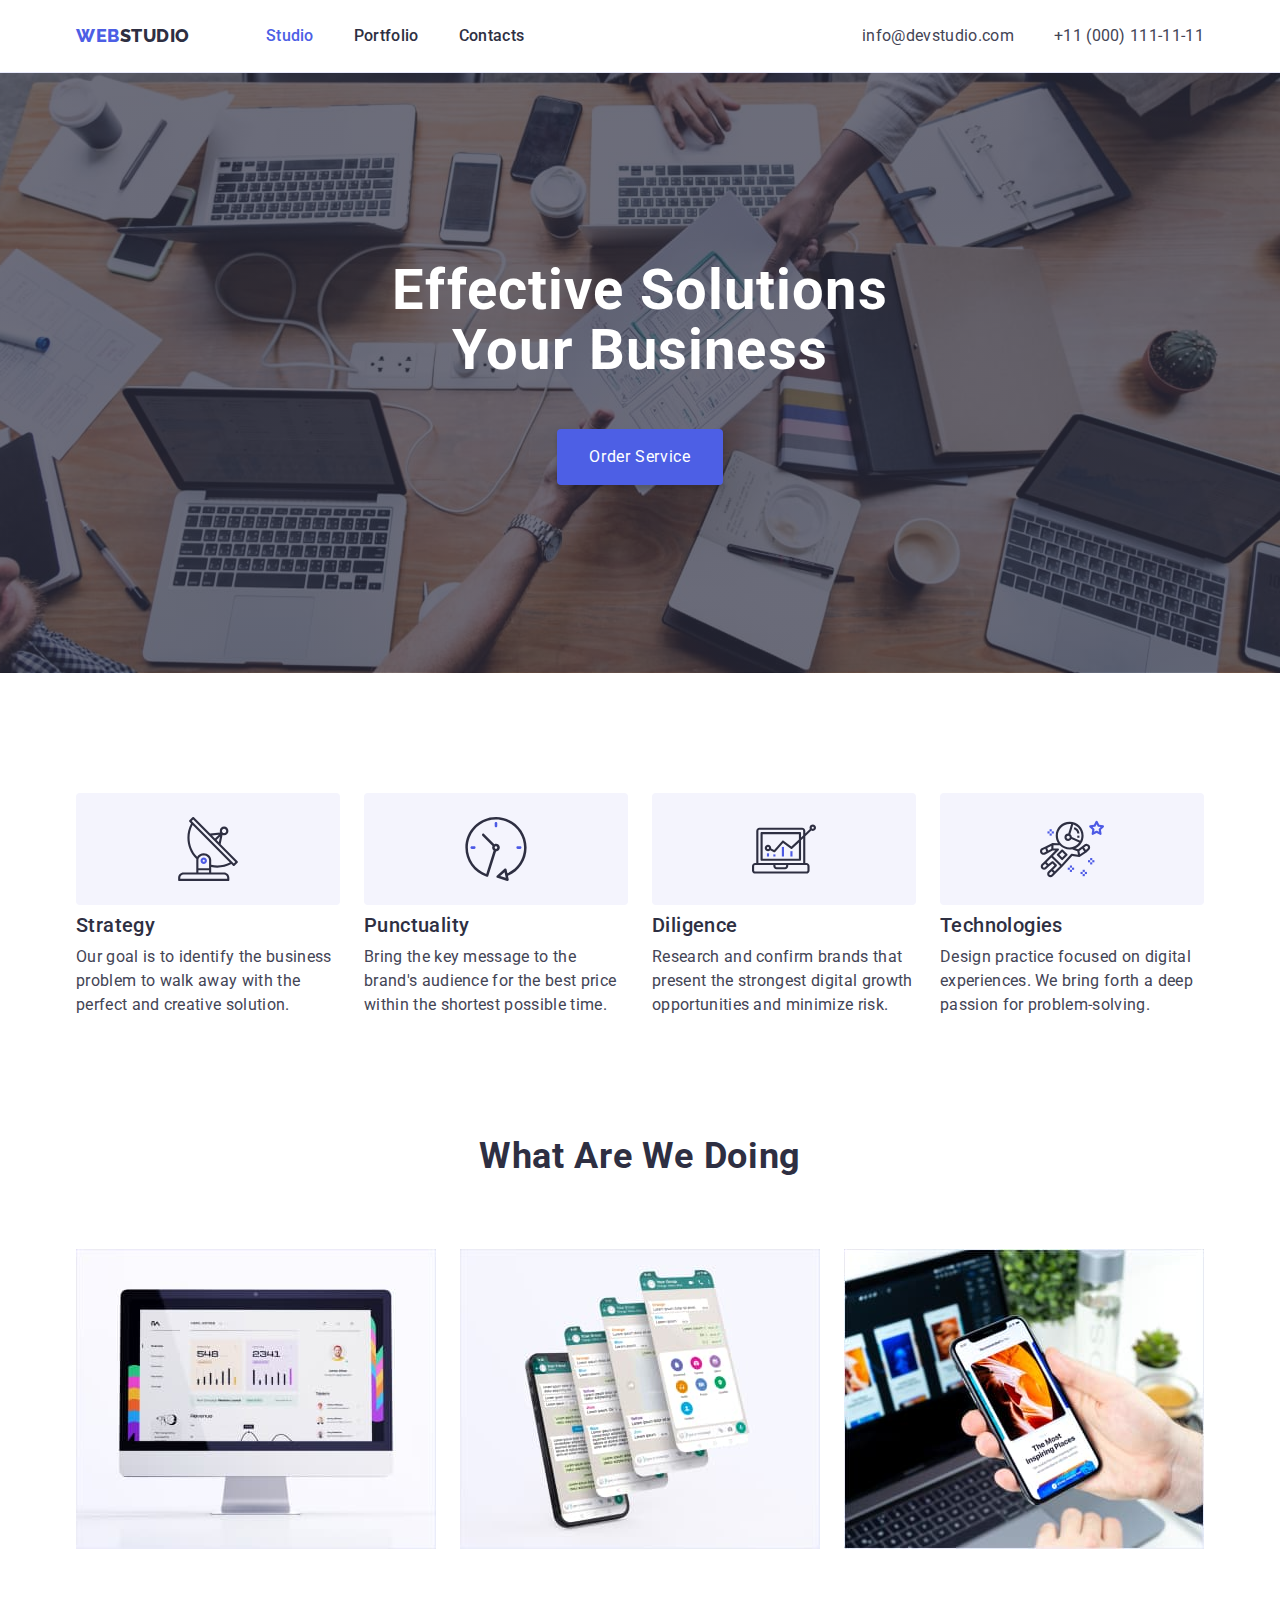
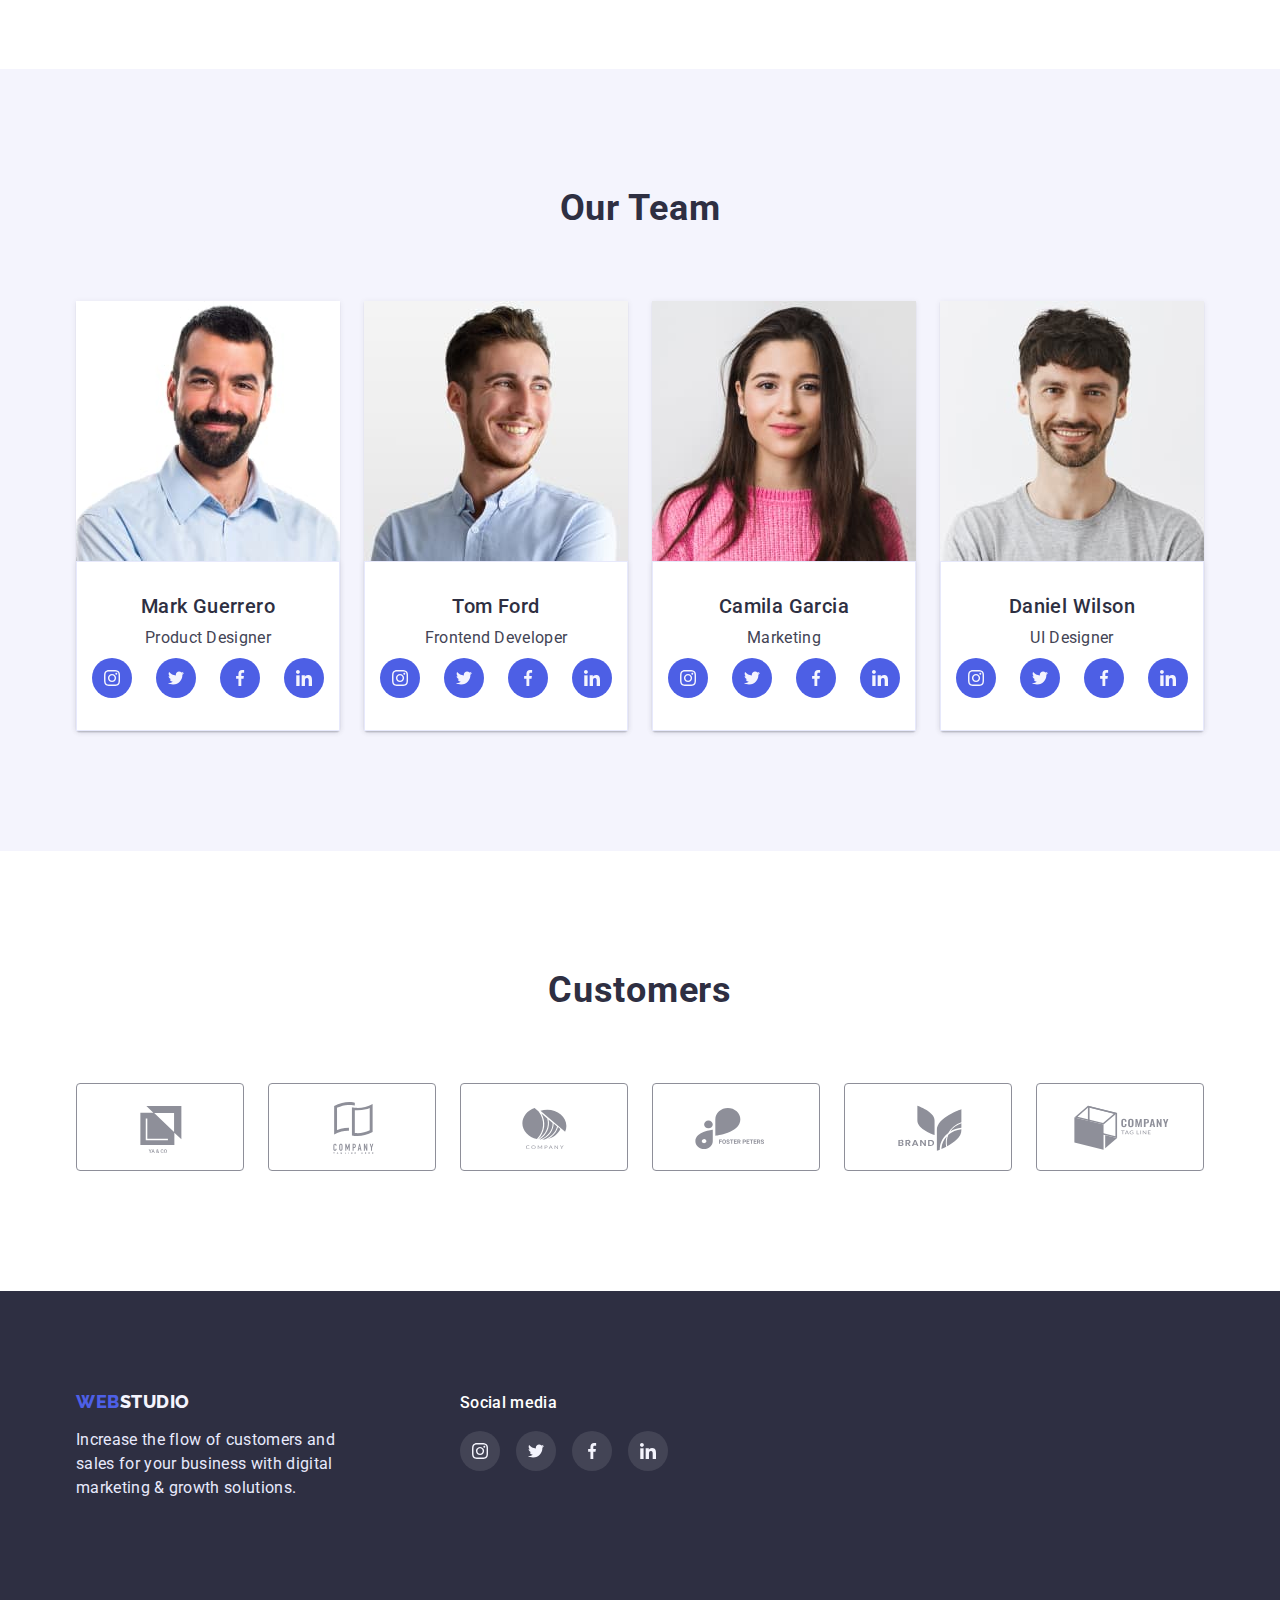
==== index.html @ 373d0d67 "new" ====
<!DOCTYPE html>
<html lang="en">
<head>
    <meta charset="UTF-8">
    <meta http-equiv="X-UA-Compatible" content="IE=edge">
    <meta name="viewport" content="width=device-width, initial-scale=1.0">
    <title>Document</title>
    <link rel="preconnect" href="https://fonts.googleapis.com"><link rel="preconnect" href="https://fonts.gstatic.com" crossorigin><link href="https://fonts.googleapis.com/css2?family=Raleway:wght@800&family=Roboto:wght@400;500;700;900&display=swap" rel="stylesheet">
    <link rel="stylesheet" href="https://cdn.jsdelivr.net/npm/modern-normalize@1.1.0/modern-normalize.min.css">
    <link rel="stylesheet" href="css/style.css">
</head>
<body>
    <!--HEADER-->
    <header class="page-header">
        <div class="container page-header-container">
            <nav class="page-nav">
                <a class="logo logo-header link" href="#">
                    <p class="logo-text-part-one">Web<span class="logo-text-part-two-theme-light">Studio</span></p>
                </a>
                <ul class="menu list">
                    <li class="menu-item">
                        <a class="memu-link-active menu-link link" href="">Studio</a></li>
                    <li class="menu-item">
                        <a class="menu-link link" href="portfolio.html">Portfolio</a></li>
                    <li class="menu-item">
                        <a class="menu-link link" href="">Contacts</a></li>
                </ul>
            </nav>
            <ul class="contact list">
                <li class="contact-item">
                    <a class="contact-link link" href="mailto:info@devstudio.com">info@devstudio.com</a></li>
                <li class="contact-item">
                    <a class="contact-link link" href="tel:+110001111111">+11 (000) 111-11-11</a></li>
            </ul> 
        </div>    
    </header>
    <main>
        <!--HERO-->
        <section class="hero">
            <div class="container">
                <div class="hero-content-wrapper">
                    <h1 class="title text-center">Effective Solutions Your Business</h1>
                    <button class="btn modal-btn" type="button">Order Service</button>
                </div>               
            </div>           
        </section>
        <!--ADVANTADES-->
        <section class="advantades section">
            <div class="container">
                <h2 hidden class="heading">Advantades</h2>
                <ul class="employees list">
                    <li class="employees-card-advantades">
                        <div class="thumb">
                            <svg class="advantades-list-icon" width="64" height="64">
                                <use href="./images/icons.svg#icon-antenna"></use>
                            </svg>
                        </div>

                        <h3 class="subtitle">Strategy</h3>
                        <p class="text-body">Our goal is to identify the business problem to walk away with the perfect and creative solution. </p>
                    </li>
                    <li class="employees-card-advantades">
                        <div class="thumb">
                            <svg class="advantades-list-icon" width="64" height="64">
                                <use href="./images/icons.svg#icon-clock"></use>
                            </svg>
                        </div>

                        <h3 class="subtitle">Punctuality</h3>
                        <p class="text-body">Bring the key message to the brand's audience for the best price within the shortest possible time.</p>
                    </li>
                    <li class="employees-card-advantades">
                        <div class="thumb">
                            <svg class="advantades-list-icon" width="64" height="64">
                                <use href="./images/icons.svg#icon-diagram"></use>
                            </svg>
                        </div>
                        <h3 class="subtitle">Diligence</h3>
                        <p class="text-body">Research and confirm brands that present the strongest digital growth opportunities and minimize risk.</p>
                    </li>
                    <li class="employees-card-advantades">
                        <div class="thumb">
                            <svg class="advantades-list-icon" width="64" height="64">
                                <use href="./images/icons.svg#icon-astronaut"></use>
                            </svg>
                        </div>
                        <h3 class="subtitle">Technologies</h3>
                        <p class="text-body">Design practice focused on digital experiences. We bring forth a deep passion for problem-solving.</p>
                    </li>
                </ul>
            </div>
        </section>
        <!--WHAT ARE WE DOING-->
        <section class="services">
            <div class="container">
                <h2 class="heading text-center">What are we doing</h2>
                <ul class="employees list">
                    <li class="employees-card">
                        <img
                            src="./images/what_are_we_doing/web_site.jpg" 
                            alt="Web Site"
                            width="360"
                            height="300"
                        >
                    </li>
                    <li class="employees-card">
                        <img
                            src="./images/what_are_we_doing/app.jpg" 
                            alt="App"
                            width="360"
                            height="300"
                        >
                    </li>
                    <li class="employees-card">
                        <img
                            src="./images/what_are_we_doing/design.jpg" 
                            alt="Design"
                            width="360"
                            height="300"
                        >
                    </li>
                </ul>
            </div>           
        </section>
        <!--OUR TEAM-->
        <section class="team section">
            <div class="container">
                <h2 class="heading text-center">Our Team</h2>
                <ul class="employees list">
                    <li class="employees-card-four">
                        <img
                            src="./images/our_team/product_designer.jpg" 
                            alt="product designer photo"
                            width="264"
                            height="260"
                        >
                        <div class="employees-card-content-wraper employees-card-content-wraper-team">
                            <h3 class="text-center subtitle">Mark Guerrero</h3>
                            <p class="employees-position text-body text-center">Product Designer</p>
                            <ul class="social-list list">
                                <li class="social-list-item">
                                    <a href="" class="social-list-link">
                                        <svg class="social-list-icon" width="16" height="16">
                                            <use href="./images/icons.svg#icon-instagram"></use>
                                        </svg>
                                    </a>
                                </li>
                                <li class="social-list-item">
                                    <a href="" class="social-list-link">
                                        <svg class="social-list-icon" width="16" height="16">
                                            <use href="./images/icons.svg#icon-twitter"></use>
                                        </svg>
                                    </a>
                                </li>
                                <li class="social-list-item">
                                    <a href="" class="social-list-link">
                                        <svg class="social-list-icon" width="16" height="16">
                                            <use href="./images/icons.svg#icon-facebook"></use>
                                        </svg>
                                    </a>
                                </li>
                                <li class="social-list-item">
                                    <a href="" class="social-list-link">
                                        <svg class="social-list-icon" width="16" height="16">
                                            <use href="./images/icons.svg#icon-linkedin"></use>
                                        </svg>
                                    </a>
                                </li>
                            </ul>
                        </div>                       
                    </li>
                    <li class="employees-card-four">
                        <img
                            src="./images/our_team/frontend_developer.jpg" 
                            alt="frontend developer photo"
                            width="264"
                            height="260"
                        >
                        <div class="employees-card-content-wraper employees-card-content-wraper-team">
                            <h3 class="text-center subtitle">Tom Ford</h3>
                            <p class="employees-position text-body text-center">Frontend Developer</p>
                            <ul class="social-list list">
                                <li class="social-list-item">
                                    <a href="" class="social-list-link">
                                        <svg class="social-list-icon" width="16" height="16">
                                            <use href="./images/icons.svg#icon-instagram"></use>
                                        </svg>
                                    </a>
                                </li>
                                <li class="social-list-item">
                                    <a href="" class="social-list-link">
                                        <svg class="social-list-icon" width="16" height="16">
                                            <use href="./images/icons.svg#icon-twitter"></use>
                                        </svg>
                                    </a>
                                </li>
                                <li class="social-list-item">
                                    <a href="" class="social-list-link">
                                        <svg class="social-list-icon" width="16" height="16">
                                            <use href="./images/icons.svg#icon-facebook"></use>
                                        </svg>
                                    </a>
                                </li>
                                <li class="social-list-item">
                                    <a href="" class="social-list-link">
                                        <svg class="social-list-icon" width="16" height="16">
                                            <use href="./images/icons.svg#icon-linkedin"></use>
                                        </svg>
                                    </a>
                                </li>
                            </ul>      
                        </div>                       
                    </li>
                    <li class="employees-card-four">
                        <img
                            src="./images/our_team/marketing.jpg" 
                            alt="marketing photo"
                            width="264"
                            height="260"
                        >
                        <div class="employees-card-content-wraper employees-card-content-wraper-team">
                            <h3 class="text-center subtitle">Camila Garcia</h3>
                            <p class="employees-position text-body text-center">Marketing</p>
                            <ul class="social-list list">
                                <li class="social-list-item">
                                    <a href="" class="social-list-link">
                                        <svg class="social-list-icon" width="16" height="16">
                                            <use href="./images/icons.svg#icon-instagram"></use>
                                        </svg>
                                    </a>
                                </li>
                                <li class="social-list-item">
                                    <a href="" class="social-list-link">
                                        <svg class="social-list-icon" width="16" height="16">
                                            <use href="./images/icons.svg#icon-twitter"></use>
                                        </svg>
                                    </a>
                                </li>
                                <li class="social-list-item">
                                    <a href="" class="social-list-link">
                                        <svg class="social-list-icon" width="16" height="16">
                                            <use href="./images/icons.svg#icon-facebook"></use>
                                        </svg>
                                    </a>
                                </li>
                                <li class="social-list-item">
                                    <a href="" class="social-list-link">
                                        <svg class="social-list-icon" width="16" height="16">
                                            <use href="./images/icons.svg#icon-linkedin"></use>
                                        </svg>
                                    </a>
                                </li>
                            </ul>        
                        </div>                      
                    </li>
                    <li class="employees-card-four">
                        <img
                            src="./images/our_team/ui_designer.jpg" 
                            alt="ui designer photo"
                            width="264"
                            height="260"
                        >
                        <div class="employees-card-content-wraper employees-card-content-wraper-team">
                            <h3 class="text-center subtitle">Daniel Wilson</h3>
                            <p class="employees-position text-body text-center">UI Designer</p>
                            <ul class="social-list list">
                                <li class="social-list-item">
                                    <a href="" class="social-list-link">
                                        <svg class="social-list-icon" width="16" height="16">
                                            <use href="./images/icons.svg#icon-instagram"></use>
                                        </svg>
                                    </a>
                                </li>
                                <li class="social-list-item">
                                    <a href="" class="social-list-link">
                                        <svg class="social-list-icon" width="16" height="16">
                                            <use href="./images/icons.svg#icon-twitter"></use>
                                        </svg>
                                    </a>
                                </li>
                                <li class="social-list-item">
                                    <a href="" class="social-list-link">
                                        <svg class="social-list-icon" width="16" height="16">
                                            <use href="./images/icons.svg#icon-facebook"></use>
                                        </svg>
                                    </a>
                                </li>
                                <li class="social-list-item">
                                    <a href="" class="social-list-link">
                                        <svg class="social-list-icon" width="16" height="16">
                                            <use href="./images/icons.svg#icon-linkedin"></use>
                                        </svg>
                                    </a>
                                </li>
                            </ul>        
                        </div>                        
                    </li>
                </ul>
            </div>
        </section>
        <!--CUSTOMERS-->
        <section class="customers section">
            <h2 class="heading text-center">Customers</h2>
            <ul class="customers-list list">
                <li class="customers-list-item">
                    <a href="#" class="customers-list-link">
                        <svg class="customers-list-icon" width="104" height="56">
                            <use href="./images/icons.svg#icon-logo-ya-co"></use>
                        </svg>
                    </a>
                </li>
                <li class="customers-list-item">
                    <a href="" class="customers-list-link">
                        <svg class="customers-list-icon" width="104" height="56">
                            <use href="./images/icons.svg#icon-logo-tagline-here"></use>
                        </svg>
                    </a>
                </li>
                <li class="customers-list-item">
                    <a href="" class="customers-list-link">
                        <svg class="customers-list-icon" width="104" height="56">
                            <use href="./images/icons.svg#icon-logo-company" class="icon"></use>
                        </svg>
                    </a>
                </li>
                <li class="customers-list-item">
                    <a href="" class="customers-list-link">
                        <svg class="customers-list-icon" width="104" height="56">
                            <use href="./images/icons.svg#icon-logo-foster-peters"></use>
                        </svg>
                    </a>
                </li>
                <li class="customers-list-item">
                    <a href="" class="customers-list-link">
                        <svg class="customers-list-icon" width="104" height="56">
                            <use href="./images/icons.svg#icon-logo-brand"></use>
                        </svg>
                    </a>
                </li>
                <li class="customers-list-item">
                    <a href="" class="customers-list-link">
                        <svg class="customers-list-icon" width="104" height="56">
                            <use href="./images/icons.svg#icon-logo-tag-line"></use>
                        </svg>
                    </a>
                </li>
            </ul>
        </section>         
    </main>
    <!--FOOTER-->
    <footer class="footer">
        <div class="container footer-wrap">
            <div class="footer-part-one">
                <a class="logo link" href="./index.html">
                    <p class="logo-text-part-one">Web<span class="logo-text-part-two-theme-dark">Studio</span></p>
                </a>
                <p class="text-footer text-theme-dark text-body">Increase the flow of customers and sales for your business with digital marketing & growth solutions.</p>
            </div>
            <div class="footer-part-two">
                <h4 class="subtitle-footer">Social media</h4>
                <ul class="social-list list">
                    <li class="social-list-item">
                        <a href="" class="social-list-link-dark">
                            <svg class="social-list-icon" width="16" height="16">
                                <use href="./images/icons.svg#icon-instagram"></use>
                            </svg>
                        </a>
                    </li>
                    <li class="social-list-item">
                        <a href="" class="social-list-link-dark">
                            <svg class="social-list-icon" width="16" height="16">
                                <use href="./images/icons.svg#icon-twitter"></use>
                            </svg>
                        </a>
                    </li>
                    <li class="social-list-item">
                        <a href="" class="social-list-link-dark">
                            <svg class="social-list-icon" width="16" height="16">
                                <use href="./images/icons.svg#icon-facebook"></use>
                            </svg>
                        </a>
                    </li>
                    <li class="social-list-item">
                        <a href="" class="social-list-link-dark">
                            <svg class="social-list-icon" width="16" height="16">
                                <use href="./images/icons.svg#icon-linkedin"></use>
                            </svg>
                        </a>
                    </li>
                </ul>
            </div>
        </div>  
    </footer>
</body>
</html>
---- css/style.css ----
:root{ 
    --accent-color: #4d5fe5; 
    --accent-color-hover: #404BBF;
    --primary-text-color-theme-light: #2e2f42;
    --primary-text-color-theme-dark:#ffff;
    --secondary-text-color-theme-light: #434455;
    --secondary-text-color-theme-dark: #e7e9fc;    
    --background-color-body-theme-light: #ffff;
    --background-color-body-theme-dark:#2E2F42;
    --additiomal-color: #F4F4FD;
}
body{
    font-family: 'Roboto', sans-serif;
    color: var(--primary-text-color-theme-light);
    background-color: var(--background-color-body-theme-light);
}
h1,
h2,
h3,
h4,
p{
    margin-top: 0;
    margin-bottom: 0;
}
ol,
ul{
    margin-top: 0;
    margin-bottom: 0;
    padding-left: 0;
}
img{
    display: block;
}
button{
    cursor: pointer;
}
.list {
    list-style: none;
}
.link{
    text-decoration: none;
    color: none;
}
.container{
    width: 1158px;
    margin-left: auto;
    margin-right: auto;
    padding-left: 15px;
    padding-right: 15px;
}
.section{
    padding-top: 120px;
    padding-bottom: 120px;
}
/*==========COMPONENTS==========*/
.title{
    width: 496px;
    font-size: 56px;  
    line-height: 1.07;
    letter-spacing: 0.02em;
    color: var(--primary-text-color-theme-dark);
    margin-right: auto;
    margin-left: auto;
    margin-bottom: 48px;    
}
.heading{
    font-size: 36px;
    line-height: 1.11;
    letter-spacing: 0.02em;
    text-transform: capitalize;
    margin-bottom: 72px;    
}
.subtitle{
    font-weight: 500;
    font-size: 20px;
    line-height: 1.2;
    letter-spacing: 0.02em;
    margin-bottom: 8px;        
}
.subtitle-link{
    color: var(--primary-text-color-theme-light);
}
.subtitle-footer{
    font-weight: 500;
    font-size: 16px;
    line-height: 24px;
    letter-spacing: 0.02em;
    color: var(--primary-text-color-theme-dark);
    margin-bottom: 16px; 
}
.text-body{
    font-size: 16px;
    line-height: 1.5;
    letter-spacing: 0.02em;
    color: var(--secondary-text-color-theme-light); 
}
.text-center{
    text-align: center;
}
/*logo*/
.logo-text-part-one{
    font-family: 'Raleway';
    font-weight: 800;
    font-size: 18px;
    line-height: 1.17;
    letter-spacing: 0.03em;
    text-transform: uppercase;
    color: var(--accent-color);
}
.logo-text-part-two-theme-light{
    color: var(--primary-text-color-theme-light);
}
.logo-text-part-two-theme-dark{
    color: var(--additiomal-color)
}
/*/logo*/

/*==========EMPLOYEES==========*/
.employees{
    display: flex;
    flex-wrap: wrap;  
    justify-content: center;
}
.employees-card-content-wraper{
    padding-top: 32px;
    padding-bottom: 32px;
    padding-left: 15px;
    padding-right: 15px;
    border: 1px solid #E7E9FC;;
    box-shadow: 0px 1px 6px rgba(46, 47, 66, 0.08); 
}
.employees-card-advantades:not(:nth-child(4n)){
    margin-right: 24px;    
}
.employees-card-advantades{
    width: 264px;    
    /*flex-basis: calc((100%-48px)/4);*/
}
.employees-card:not(:nth-child(3n)){
    margin-right: 24px;
}
.employees-card:not(:nth-last-child(-n+3)){
    margin-bottom: 48px;
}
.employees-card-filtres:not(:nth-child(5n)){
    margin-right: 24px;
}
.employees-card-four:not(:nth-child(4n)){
    margin-right: 24px;
}
.employees-card-four{
   /* flex-basis: calc((100%-40px)/4);*/
    background: var(--background-color-body-theme-light);
    box-shadow: 0px 1px 6px rgba(46, 47, 66, 0.08), 0px 1px 1px rgba(46, 47, 66, 0.16), 0px 2px 1px rgba(46, 47, 66, 0.08);
    border-radius: 0px 0px 4px 4px;
}
/*==========EMPLOYEES==========*/
/*==========HEADER==========*/
.page-header{   
    padding-top: 24px;
    padding-bottom: 24px;
    border-bottom: 1px solid var(--secondary-text-color-theme-dark);
}
.page-header-container{
    display: flex;
    align-items: center;
}
.page-nav{
    display: flex;
    align-items: center;
}
.logo-header{
    margin-right: 76px;
}
.menu{
    display: flex;
}
.menu-item:not(:last-child){
    margin-right: 40px;
}
.menu-link{
    font-weight: 500;
    font-size: 16px;
    line-height: 1.5;
    letter-spacing: 0.02em;
    color: var(--primary-text-color-theme-light);   
}
.memu-link-active{
    color: var(--accent-color);
}
.menu-link:hover,
.menu-link:focus{
    color: var(--accent-color-hover);
}
.contact{
    display: flex;
    margin-left: auto;
}
.contact-item:not(:last-child){
    margin-right: 40px;
}
.contact-link{
    font-weight: 400;
    font-size: 16px;
    line-height: 0.5;
    letter-spacing: 0.02em;
    color: var(--secondary-text-color-theme-light);
    cursor: default;
}
.contact-link:hover,
.contact-link:focus{
    color: var(--accent-color-hover);
}
/*==========/HEADER==========*/
/*==========HERO==========*/
.hero{
    max-width: 1440px;
    margin-left: auto;
    margin-right: auto;
    background: #2E2F42;
    padding-top: 188px;
    padding-bottom: 188px;
    background-image:linear-gradient(rgba(46, 47, 66, 0.7),rgba(46, 47, 66, 0.7)),  url("../images/hero/people-office.jpg");
    background-repeat: no-repeat;
    background-position: center;
    background-size: cover;
}
.modal-btn{
    padding-top: 16px;
    padding-bottom: 16px;
    padding-left: 32px;
    padding-right: 32px;
    line-height: 1.5;
    letter-spacing: 0.04em;
    color: var(--primary-text-color-theme-dark);
    background: var(--accent-color);
    box-shadow: 0px 4px 4px rgba(0, 0, 0, 0.15);
    border-radius: 4px;
    margin:0 auto;
    display: block; 
    border: none;  
}
.modal-btn:hover,
.modal-btn:focus{
    background: var(--accent-color-hover);  
}
/*==========/HERO SECTION==========*/
/*==========ADVANTADES==========*/
.thumb{
    width: 264px;
    height: 112px;
    display: flex;
    align-items: center;
    justify-content: center; 
    background: var(--additiomal-color);
    border-radius: 4px;
    margin-bottom: 8px;
}
/*==========/ADVANTADES==========*/
/*==========SERVICES==========*/
.services{
    padding-bottom: 120px;
}
/*==========/SERVISES========*/
/*==========TEAM==========*/
.team{
    background: var(--additiomal-color);
}
.employees-position{   
    margin-bottom: 8px;
}
.social-list{
    display: flex;
    justify-content: space-between;   
}
.social-list-link{
    display: flex;
    justify-content: center;
    align-items: center;
    width: 40px;
    height: 40px;
    border-radius: 50%;
    background-color: var(--accent-color);
}
.social-list-link:hover,
.social-list-link:focus{
    background-color: var(--accent-color-hover);
}
.social-list-icon{
    fill: var(--additiomal-color);
}
/*==========/TEAМ=====*/
/*==========CUSTOMERS==========*/
.customers-list{
    display: flex;
    justify-content: center;
    gap: 24px;
}
.customers-list-link{
    display: flex;
    justify-content: center;
    align-items: center;
    width: 168px;
    height: 88px;
    fill: #8E8F99;    
    border: 1px solid #8E8F99;
    border-radius: 4px;
}
.customers-list-link:hover,
.customers-list-link:focus{
    border: 1px solid var(--accent-color-hover);
    fill: #404BBF;
}
/*==========/CUSTOMERS==========*/
/*==========FOOTER=======*/
.footer{
    color: var(--secondary-text-color-theme-dark);
    padding-top: 100px ;
    padding-bottom: 100px;
    background-color: var(--background-color-body-theme-dark);
}
.footer-wrap{
    display: flex;
}
.footer-part-one{
    width: 264px;
    margin-right: 120px; 
}
.text-footer{
    margin-top: 16px; 
}
.footer-part-two{
    width: 208px; 
}
.text-theme-dark{
    color: var(--secondary-text-color-theme-dark);
}
.social-list-link-dark{
    display: flex;
    justify-content: center;
    align-items: center;
    width: 40px;
    height: 40px;
    border-radius: 50%;
    background: rgba(255, 255, 255, 0.1);
}
.social-list-link-dark:hover,
.social-list-link-dark:focus{
    background: #31D0AA;
}
/*==========/FOOTER==========*/
/*==========PORTFOLIO=======*/
.portfolio{
    padding-top: 96px;
    padding-bottom: 120px;
}
.portfolio-card-link{
    display: block;
    width: 100%;
    height: 100%;
    background: var(--background-color-body-theme-light);  
}
.portfolio-card-link:hover,
.portfolio-card-link:focus{   
    /*border: 0.5px solid #F4F4FD;*/
    box-shadow: 0px 1px 6px rgba(46, 47, 66, 0.08), 0px 1px 1px rgba(46, 47, 66, 0.16), 0px 2px 1px rgba(46, 47, 66, 0.08);
}
/*==========/PORTFOLIO=======*/
/*==========PORTFOLIO FILTRES=======*/
.filtres{   
    margin-bottom: 72px; 
}
.filtres-btn{
    color: var(--accent-color);
    font-size: 500;
    font-size: 16px;
    line-height: 1.5x;
    background: var(--additiomal-color);
    border: 1px solid var(--secondary-text-color-theme-dark);
    border-radius: 4px;
    padding: 12px 24px;
}
.filtres-btn:hover,
.filtres-btn:focus{
    color: var(--primary-text-color-theme-dark);
    background: var(--accent-color-hover);
    box-shadow: 0px 3px 1px rgba(0, 0, 0, 0.1), 0px 2px 1px rgba(0, 0, 0, 0.08), 0px 2px 2px rgba(0, 0, 0, 0.12);
    border-radius: 4px;
}
/*==========/PORTFOLIO FILTRES========*/
/*==========PORTFOLIO CARDS==========*/

/*.wrap-card-portfolio{
    padding-bottom: 120px;
}*/
/*==========/PORTFOLIO CARDS==========*/
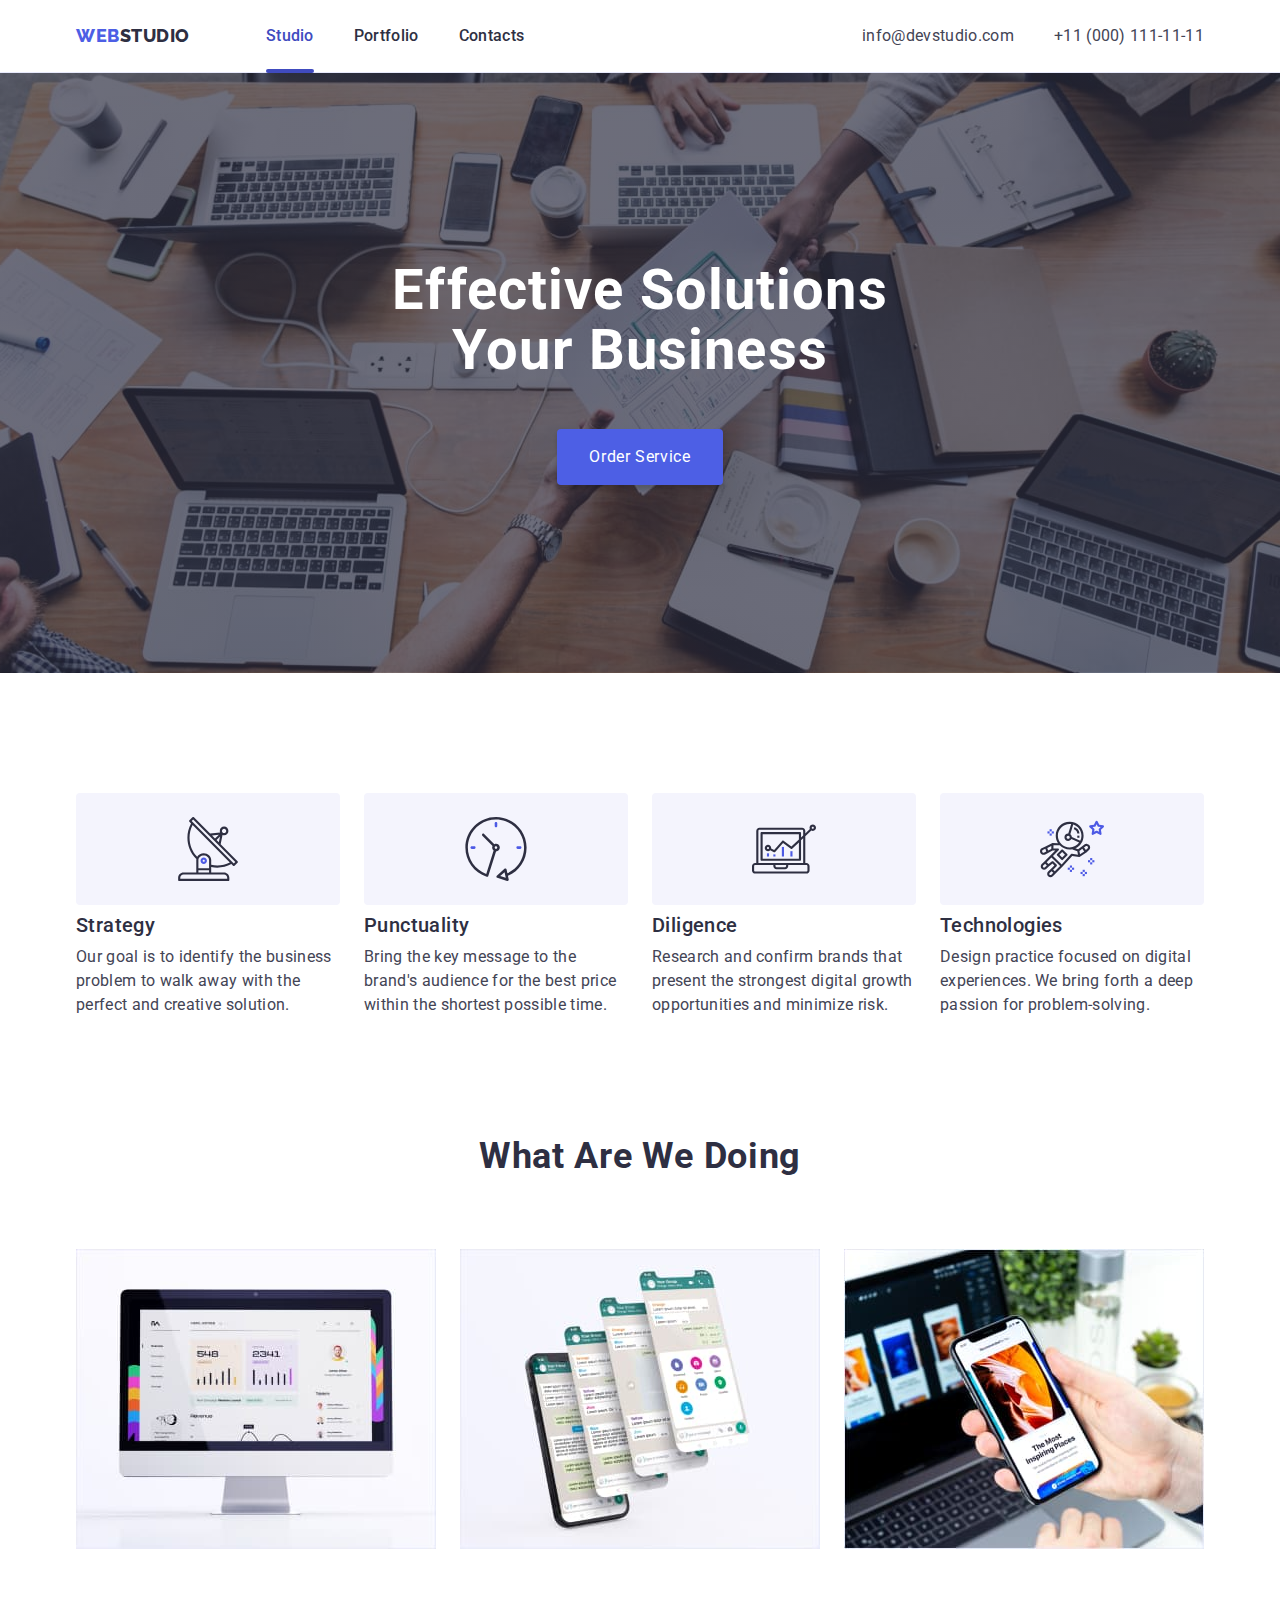
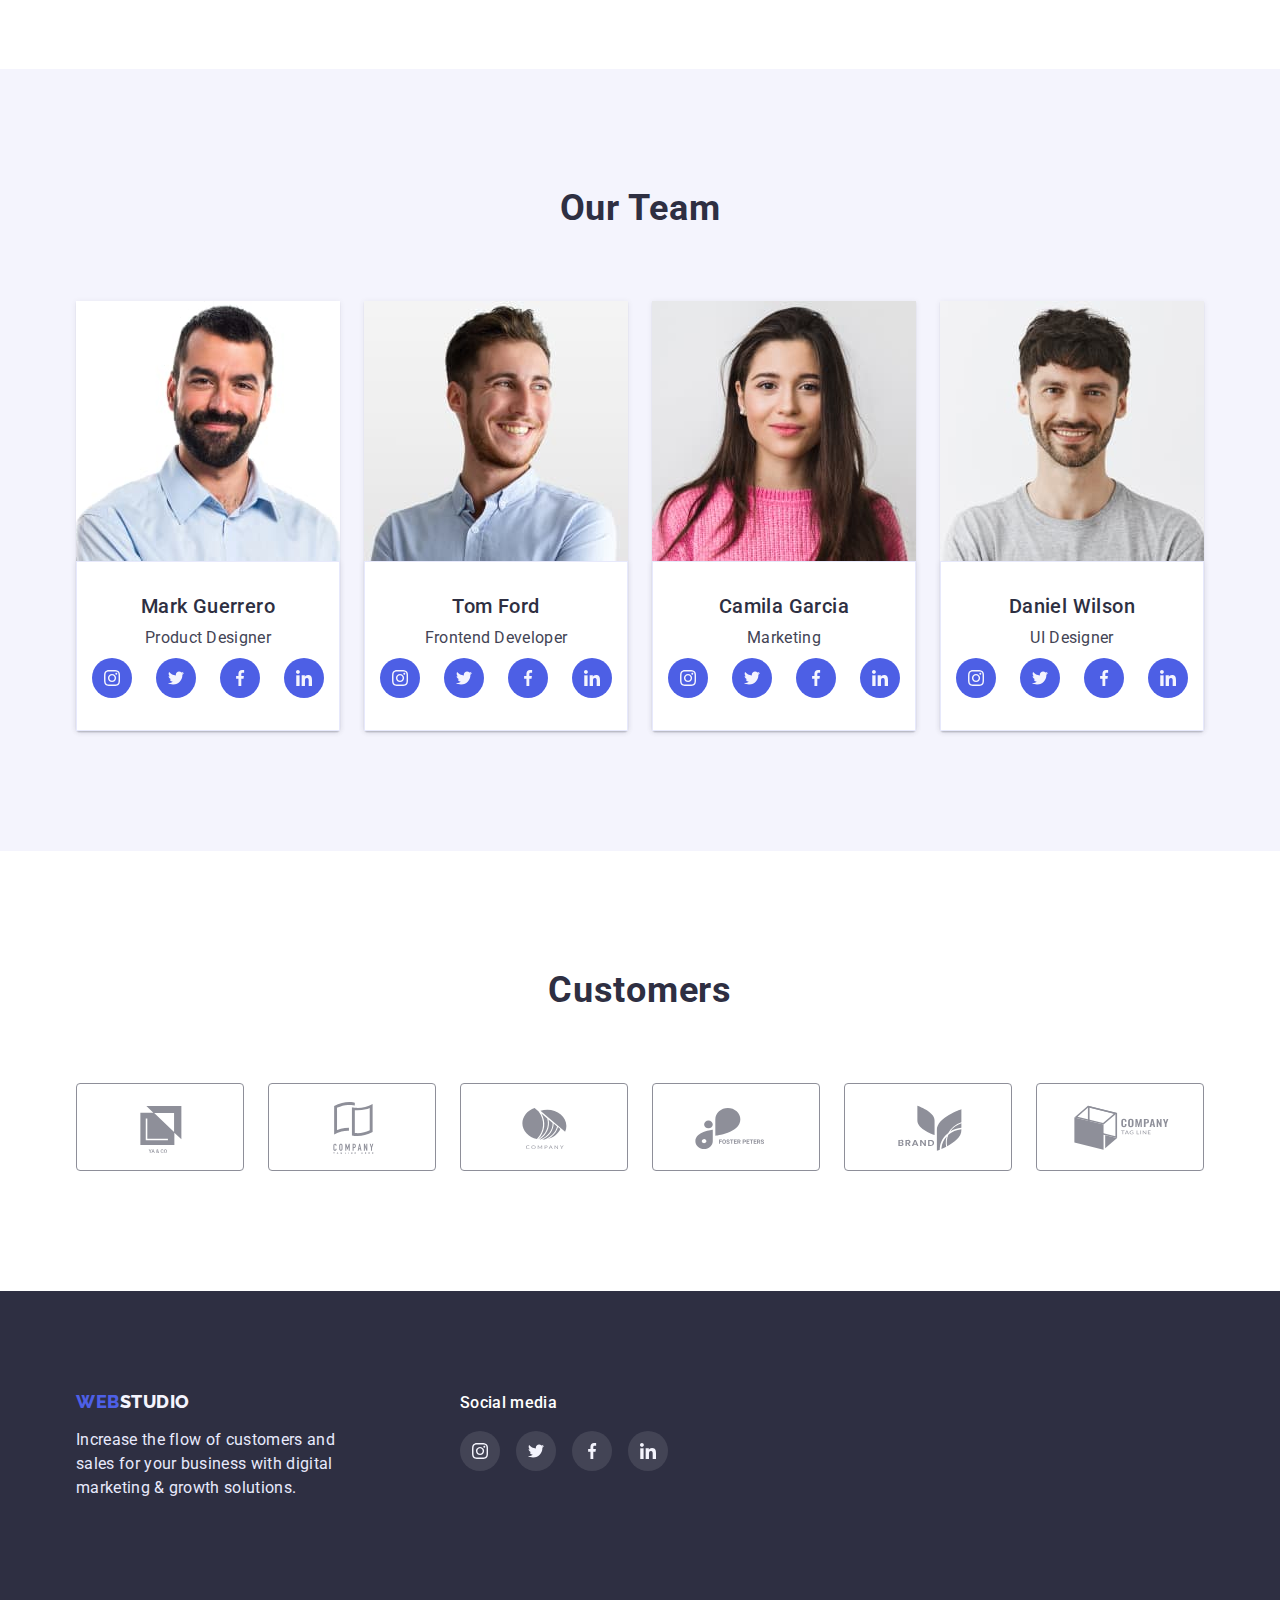
==== commit 2cdd4fff: "Підкреслення посилання, поп-ап" ====
--- a/index.html
+++ b/index.html
@@ -40,7 +40,7 @@
             <div class="container">
                 <div class="hero-content-wrapper">
                     <h1 class="title text-center">Effective Solutions Your Business</h1>
-                    <button class="btn modal-btn" type="button">Order Service</button>
+                    <button class="btn modal-btn" type="button" data-modal-open>Order Service</button>
                 </div>               
             </div>           
         </section>
@@ -391,5 +391,15 @@
             </div>
         </div>  
     </footer>
+    <div class="backdrop is-hidden" data-modal>
+        <div class="modal">
+            <button type="button" class="modal-close-btn" data-modal-close>
+                <svg class="modal-close-btn-icon" width="8" height="8">
+                    <use href="./images/icons.svg#icon-close"></use>
+                </svg>
+            </button>
+        </div>
+    </div>
+    <script src="./js/modal.js"></script>
 </body>
 </html>--- a/css/style.css
+++ b/css/style.css
@@ -179,25 +179,60 @@
     margin-right: 40px;
 }
 .menu-link{
+    position: relative;
     font-weight: 500;
     font-size: 16px;
     line-height: 1.5;
-    letter-spacing: 0.02em;
-    color: var(--primary-text-color-theme-light);   
+    letter-spacing: 0.02em;  
+    color: var(--primary-text-color-theme-light); 
+    transition: color 250ms cubic-bezier(0.4, 0, 0.2, 1);  
 }
 .memu-link-active{
-    color: var(--accent-color);
+    color: var(--accent-color-hover);
+}
+.memu-link-active::after{
+    content: "";
+    position: absolute;
+    left: 0;
+    bottom:-28px; 
+    display: block;
+    width: 100%;
+    height: 4px;
+    background-color: var(--accent-color-hover);
+    border-radius: 2px;
+    opacity: 1;  
 }
 .menu-link:hover,
 .menu-link:focus{
     color: var(--accent-color-hover);
 }
+
+.menu-link:not(.memu-link-active)::after{
+    content: "";
+    position: absolute;
+    left: 0;
+    bottom:-28px; 
+    display: block;
+    width: 100%;
+    height: 4px;
+    background-color: var(--accent-color-hover);
+    border-radius: 2px;
+    opacity: 0;  
+}
+
+.menu-link:not(.memu-link-active):hover::after,
+.menu-link:not(.memu-link-active):focus::after{
+    opacity: 1; 
+    transition: opacity 250ms cubic-bezier(0.4, 0, 0.2, 1);
+}
+
+
 .contact{
     display: flex;
     margin-left: auto;
 }
 .contact-item:not(:last-child){
-    margin-right: 40px;
+    margin-right: 40px;    
 }
 .contact-link{
     font-weight: 400;
@@ -206,6 +241,8 @@
     letter-spacing: 0.02em;
     color: var(--secondary-text-color-theme-light);
     cursor: default;
+    transition: color 250ms cubic-bezier(0.4, 0, 0.2, 1);
+
 }
 .contact-link:hover,
 .contact-link:focus{
@@ -238,7 +275,8 @@
     border-radius: 4px;
     margin:0 auto;
     display: block; 
-    border: none;  
+    border: none;
+    transition: color 250ms cubic-bezier(0.4, 0, 0.2, 1);  
 }
 .modal-btn:hover,
 .modal-btn:focus{
@@ -281,6 +319,7 @@
     height: 40px;
     border-radius: 50%;
     background-color: var(--accent-color);
+    transition: background-color 250ms cubic-bezier(0.4, 0, 0.2, 1);
 }
 .social-list-link:hover,
 .social-list-link:focus{
@@ -355,6 +394,7 @@
     padding-bottom: 120px;
 }
 .portfolio-card-link{
+ 
     display: block;
     width: 100%;
     height: 100%;
@@ -365,6 +405,28 @@
     /*border: 0.5px solid #F4F4FD;*/
     box-shadow: 0px 1px 6px rgba(46, 47, 66, 0.08), 0px 1px 1px rgba(46, 47, 66, 0.16), 0px 2px 1px rgba(46, 47, 66, 0.08);
 }
+.portfolio-card-img-wrapper{
+    position: relative;
+    overflow: hidden;
+}
+.overlay{
+    position: absolute;
+    top: 0;
+    left: 0;
+    background-color: var(--accent-color);
+    width: 100%;
+    height: 100%;
+    overflow-y: scroll;
+    transform: translate(0,100%);
+    transition: transform 500ms cubic-bezier(0.4, 0, 0.2, 1);
+    padding: 40px 32px;
+
+}
+.portfolio-card-link:hover .overlay,
+.portfolio-card-link:focus .overlay{
+    transform: translate(0,0);
+}
+
 /*==========/PORTFOLIO=======*/
 /*==========PORTFOLIO FILTRES=======*/
 .filtres{   
@@ -388,9 +450,53 @@
     border-radius: 4px;
 }
 /*==========/PORTFOLIO FILTRES========*/
-/*==========PORTFOLIO CARDS==========*/
-
-/*.wrap-card-portfolio{
-    padding-bottom: 120px;
-}*/
-/*==========/PORTFOLIO CARDS==========*/+/*==========MODAL WINDOV/==========*/
+.backdrop{
+    position: fixed;
+    top: 0;
+    left: 0;
+    z-index: 100;
+    width: 100%;
+    height: 100%;
+    background-color: rgba(46, 47, 66, 0.4);
+    transition: opacity 500ms cubic-bezier(0.4, 0, 0.2, 1), visibility 500ms cubic-bezier(0.4, 0, 0.2, 1);
+}
+.backdrop.is-hidden{
+    opacity: 0;
+    visibility: hidden;
+    pointer-events: none;
+}
+.modal{
+    position: absolute;
+    top: 50%;
+    left: 50%;
+    transform: translate(-50%, -50%);
+    width: 408px;
+    height: 576px;
+    background: #FCFCFC;
+    box-shadow: 0px 1px 1px rgba(0, 0, 0, 0.14), 0px 1px 3px rgba(0, 0, 0, 0.12), 0px 2px 1px rgba(0, 0, 0, 0.2);
+    border-radius: 4px;
+}
+.modal-close-btn{
+    position: absolute;
+    top: 25px;
+    right: 41px;
+    display: flex;
+    justify-content: center;
+    align-items: center;
+    width: 24px;
+    height: 24px;
+    border-radius: 50%;
+    background-color: #E7E9FC;
+    border: 1px solid rgba(0, 0, 0, 0.1);
+    padding: 0;
+    transition: transform 500ms cubic-bezier(0.4, 0, 0.2, 1);
+}
+.modal-close-btn:hover,
+.modal-close-btn:focus{
+    background-color: var(--accent-color);
+}
+.modal-close-btn:hover .modal-close-btn-icon,
+.modal-close-btn:focus .modal-close-btn-icon{
+    fill: var(--primary-text-color-theme-dark);
+}
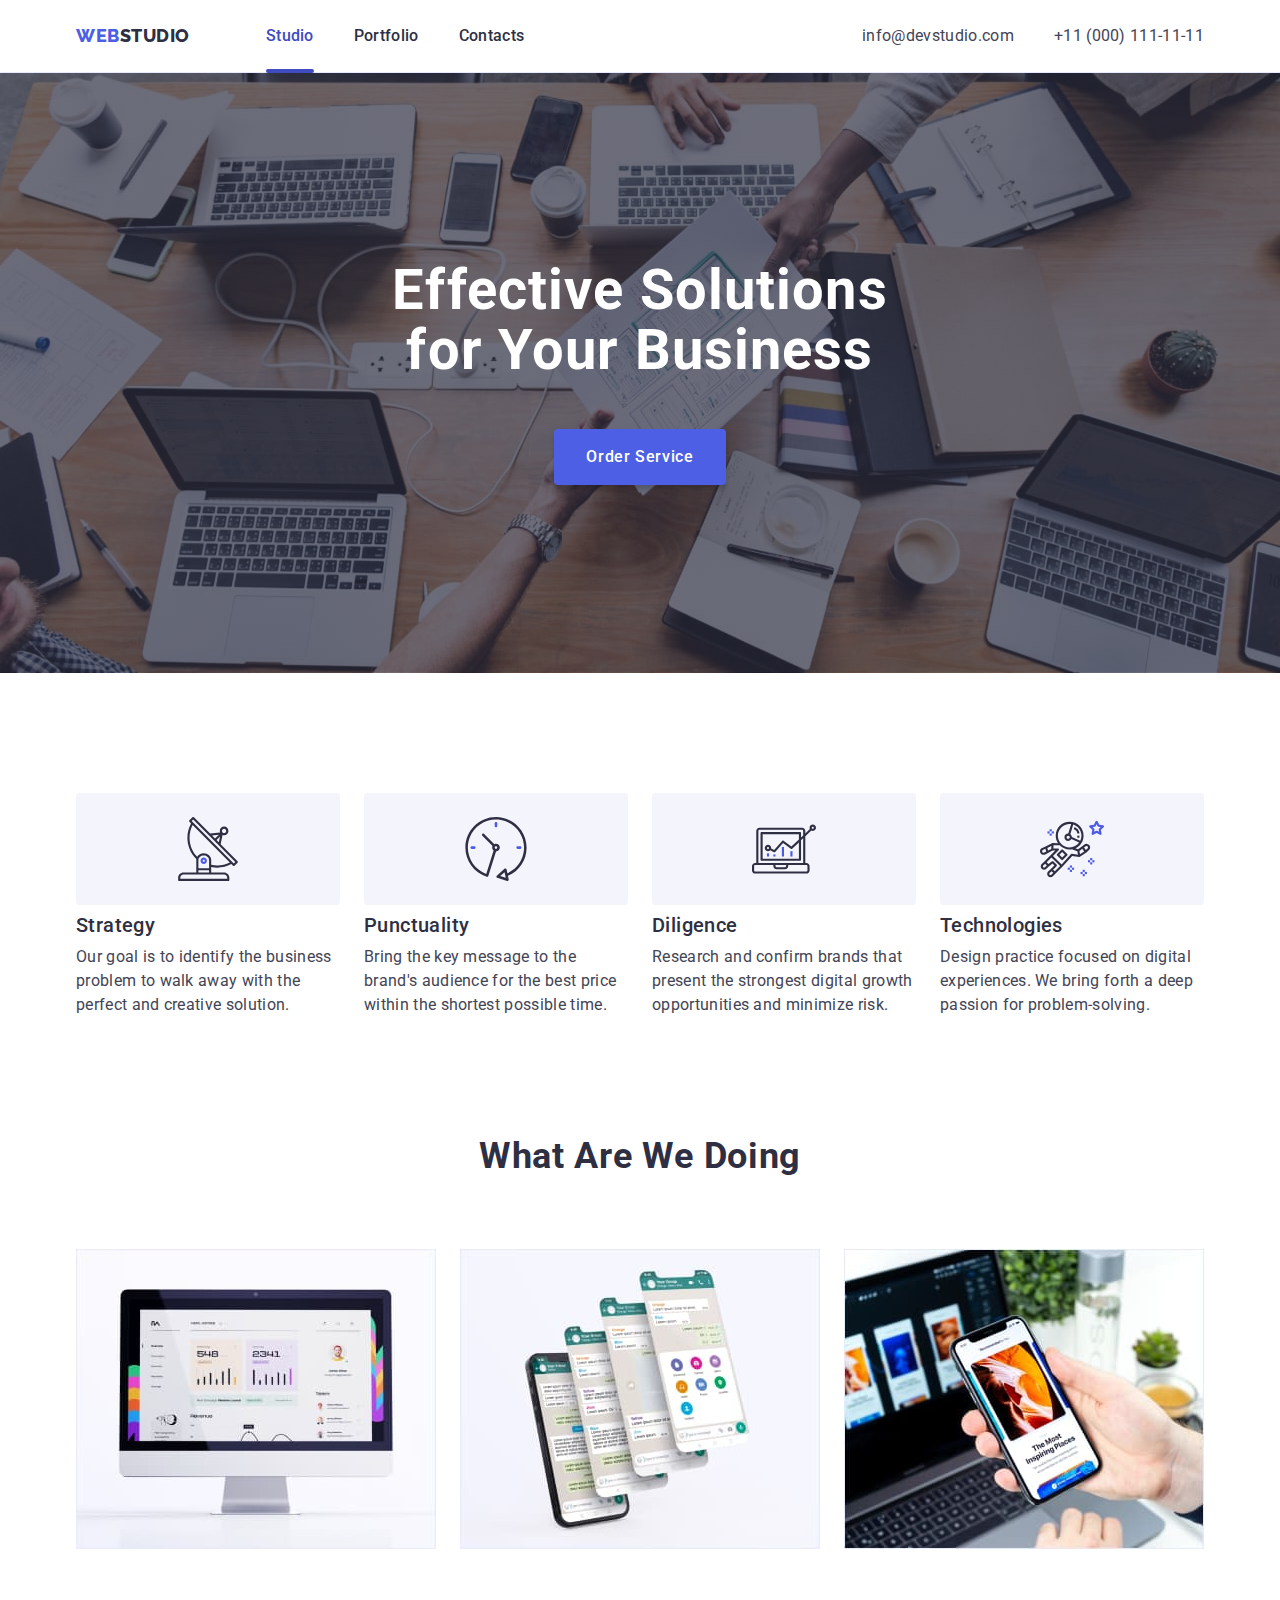
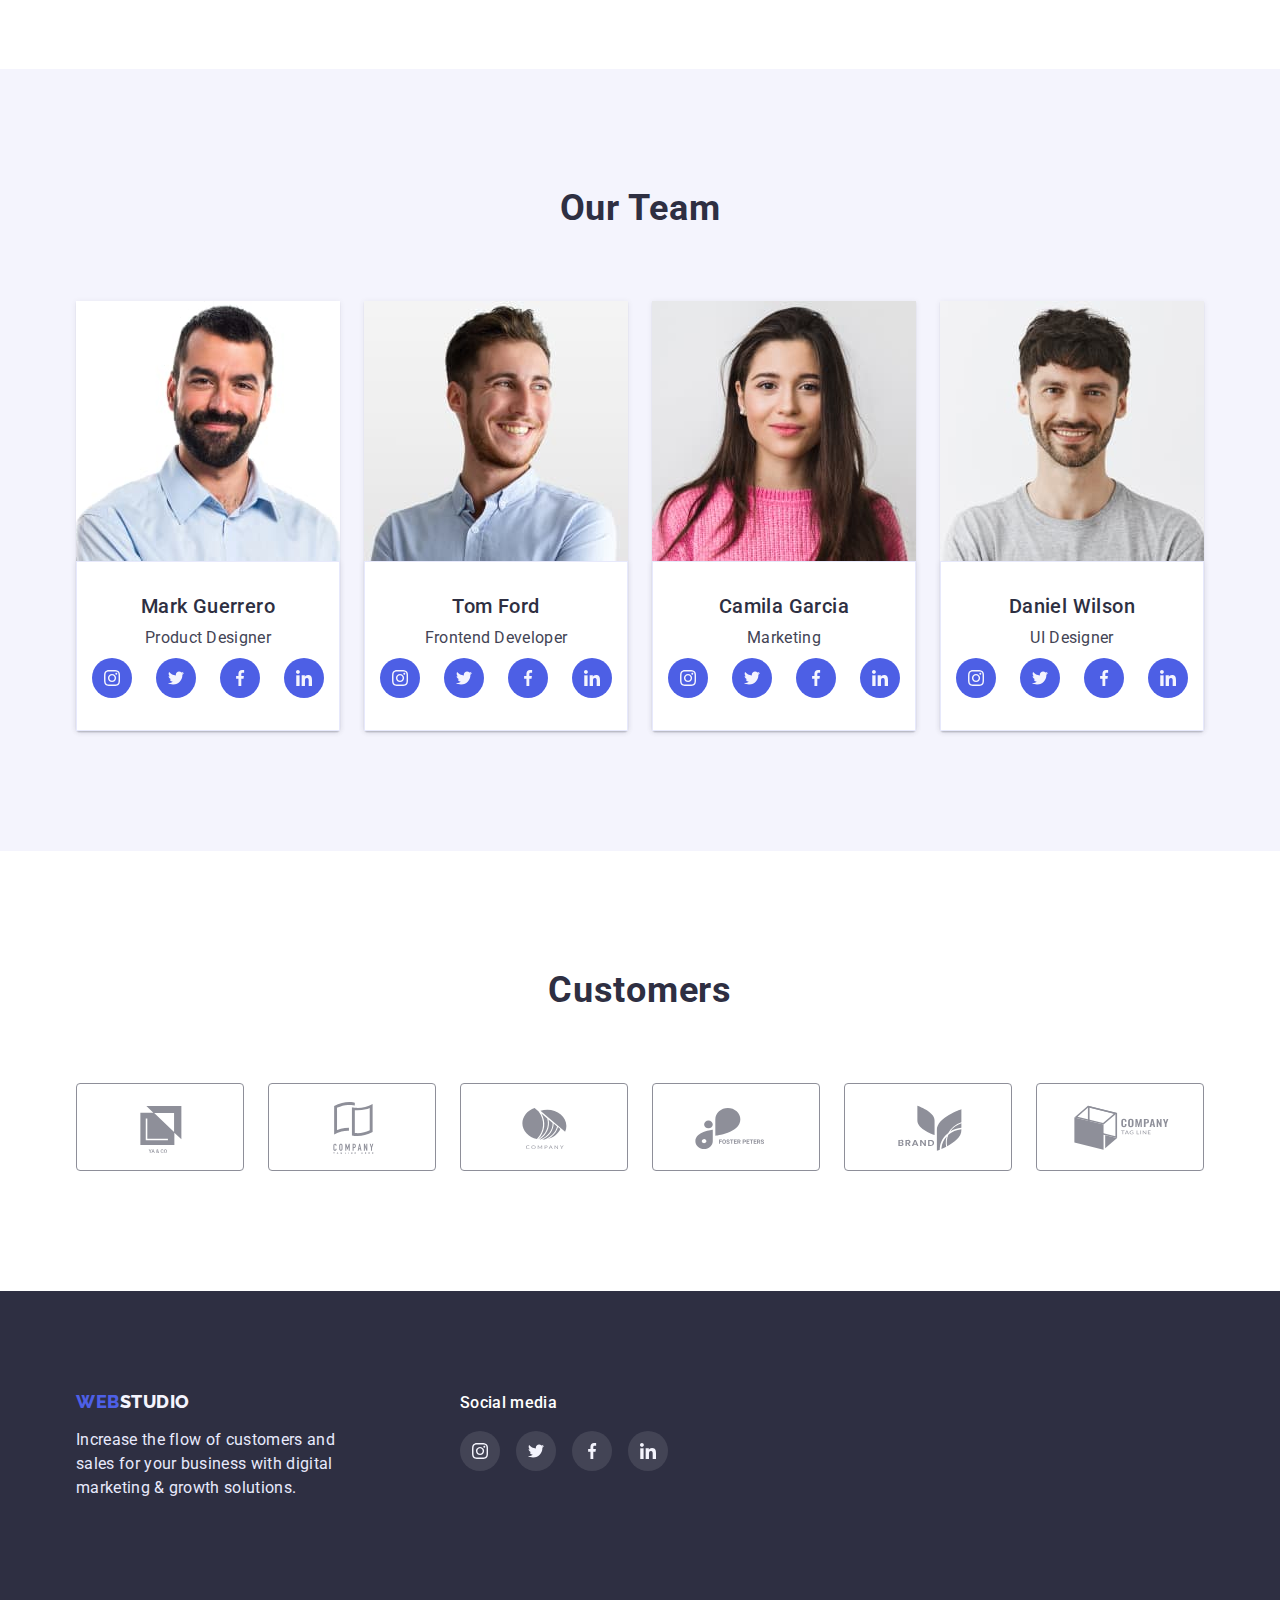
==== commit 68e43ef6: "25.01.2023" ====
--- a/index.html
+++ b/index.html
@@ -39,7 +39,7 @@
         <section class="hero">
             <div class="container">
                 <div class="hero-content-wrapper">
-                    <h1 class="title text-center">Effective Solutions Your Business</h1>
+                    <h1 class="title text-center">Effective Solutions for Your Business</h1>
                     <button class="btn modal-btn" type="button" data-modal-open>Order Service</button>
                 </div>               
             </div>           
--- a/css/style.css
+++ b/css/style.css
@@ -8,6 +8,7 @@
     --background-color-body-theme-light: #ffff;
     --background-color-body-theme-dark:#2E2F42;
     --additiomal-color: #F4F4FD;
+    --timing-function: 250ms cubic-bezier(0.4, 0, 0.2, 1)
 }
 body{
     font-family: 'Roboto', sans-serif;
@@ -185,11 +186,16 @@
     line-height: 1.5;
     letter-spacing: 0.02em;  
     color: var(--primary-text-color-theme-light); 
-    transition: color 250ms cubic-bezier(0.4, 0, 0.2, 1);  
+    transition: color var(--timing-function);  
 }
 .memu-link-active{
     color: var(--accent-color-hover);
 }
+.menu-link:hover,
+.menu-link:focus{
+    color: var(--accent-color-hover);
+}
+.menu-link::after,
 .memu-link-active::after{
     content: "";
     position: absolute;
@@ -199,34 +205,20 @@
     width: 100%;
     height: 4px;
     background-color: var(--accent-color-hover);
-    border-radius: 2px;
-    opacity: 1;  
-}
-.menu-link:hover,
-.menu-link:focus{
-    color: var(--accent-color-hover);
+    border-radius: 2px;   
+}
+.menu-link::after{
+    opacity: 0;
+    transition: opacity var(--timing-function);  
+}
+.memu-link-active::after{
+    opacity: 1;
 }
 
-.menu-link:not(.memu-link-active)::after{
-    content: "";
-    position: absolute;
-    left: 0;
-    bottom:-28px; 
-    display: block;
-    width: 100%;
-    height: 4px;
-    background-color: var(--accent-color-hover);
-    border-radius: 2px;
-    opacity: 0;  
-}
-
-.menu-link:not(.memu-link-active):hover::after,
-.menu-link:not(.memu-link-active):focus::after{
-    opacity: 1; 
-    transition: opacity 250ms cubic-bezier(0.4, 0, 0.2, 1);
-}
-
-
+.menu-link:hover::after,
+.menu-link:focus::after{
+    opacity: 1;   
+}
 .contact{
     display: flex;
     margin-left: auto;
@@ -241,8 +233,7 @@
     letter-spacing: 0.02em;
     color: var(--secondary-text-color-theme-light);
     cursor: default;
-    transition: color 250ms cubic-bezier(0.4, 0, 0.2, 1);
-
+    transition: color var(--timing-function);
 }
 .contact-link:hover,
 .contact-link:focus{
@@ -263,6 +254,9 @@
     background-size: cover;
 }
 .modal-btn{
+    font-weight: 500;
+    font-size: 16px;
+    line-height: 1.07;
     padding-top: 16px;
     padding-bottom: 16px;
     padding-left: 32px;
@@ -276,11 +270,11 @@
     margin:0 auto;
     display: block; 
     border: none;
-    transition: color 250ms cubic-bezier(0.4, 0, 0.2, 1);  
+    transition: background-color var(--timing-function)
 }
 .modal-btn:hover,
 .modal-btn:focus{
-    background: var(--accent-color-hover);  
+    background-color: var(--accent-color-hover);  
 }
 /*==========/HERO SECTION==========*/
 /*==========ADVANTADES==========*/
@@ -319,7 +313,7 @@
     height: 40px;
     border-radius: 50%;
     background-color: var(--accent-color);
-    transition: background-color 250ms cubic-bezier(0.4, 0, 0.2, 1);
+    transition: background-color var(--timing-function);
 }
 .social-list-link:hover,
 .social-list-link:focus{
@@ -344,6 +338,7 @@
     fill: #8E8F99;    
     border: 1px solid #8E8F99;
     border-radius: 4px;
+    transition: border var(--timing-function), fill var(--timing-function);
 }
 .customers-list-link:hover,
 .customers-list-link:focus{
@@ -382,10 +377,11 @@
     height: 40px;
     border-radius: 50%;
     background: rgba(255, 255, 255, 0.1);
+    transition: background-color var(--timing-function);
 }
 .social-list-link-dark:hover,
 .social-list-link-dark:focus{
-    background: #31D0AA;
+    background-color: #31D0AA;
 }
 /*==========/FOOTER==========*/
 /*==========PORTFOLIO=======*/
@@ -393,16 +389,15 @@
     padding-top: 96px;
     padding-bottom: 120px;
 }
-.portfolio-card-link{
- 
+.portfolio-card-link{ 
     display: block;
     width: 100%;
     height: 100%;
-    background: var(--background-color-body-theme-light);  
+    background: var(--background-color-body-theme-light);
+    transition: box-shadow var(--timing-function);  
 }
 .portfolio-card-link:hover,
-.portfolio-card-link:focus{   
-    /*border: 0.5px solid #F4F4FD;*/
+.portfolio-card-link:focus{    
     box-shadow: 0px 1px 6px rgba(46, 47, 66, 0.08), 0px 1px 1px rgba(46, 47, 66, 0.16), 0px 2px 1px rgba(46, 47, 66, 0.08);
 }
 .portfolio-card-img-wrapper{
@@ -420,13 +415,11 @@
     transform: translate(0,100%);
     transition: transform 500ms cubic-bezier(0.4, 0, 0.2, 1);
     padding: 40px 32px;
-
 }
 .portfolio-card-link:hover .overlay,
 .portfolio-card-link:focus .overlay{
     transform: translate(0,0);
 }
-
 /*==========/PORTFOLIO=======*/
 /*==========PORTFOLIO FILTRES=======*/
 .filtres{   
@@ -434,20 +427,19 @@
 }
 .filtres-btn{
     color: var(--accent-color);
-    font-size: 500;
-    font-size: 16px;
-    line-height: 1.5x;
+    font-weight: 500;
+    font-size: 16px;
+    line-height: 1.5;
     background: var(--additiomal-color);
-    border: 1px solid var(--secondary-text-color-theme-dark);
-    border-radius: 4px;
+    border: 1px solid var(--secondary-text-color-theme-dark); 
     padding: 12px 24px;
+    transition: color var(--timing-function), background-color var(--timing-function), box-shadow var(--timing-function);
 }
 .filtres-btn:hover,
 .filtres-btn:focus{
     color: var(--primary-text-color-theme-dark);
-    background: var(--accent-color-hover);
-    box-shadow: 0px 3px 1px rgba(0, 0, 0, 0.1), 0px 2px 1px rgba(0, 0, 0, 0.08), 0px 2px 2px rgba(0, 0, 0, 0.12);
-    border-radius: 4px;
+    background-color: var(--accent-color-hover);
+    box-shadow: 0px 3px 1px rgba(0, 0, 0, 0.1), 0px 2px 1px rgba(0, 0, 0, 0.08), 0px 2px 2px rgba(0, 0, 0, 0.12);    
 }
 /*==========/PORTFOLIO FILTRES========*/
 /*==========MODAL WINDOV/==========*/
@@ -476,6 +468,7 @@
     background: #FCFCFC;
     box-shadow: 0px 1px 1px rgba(0, 0, 0, 0.14), 0px 1px 3px rgba(0, 0, 0, 0.12), 0px 2px 1px rgba(0, 0, 0, 0.2);
     border-radius: 4px;
+    transition: transform var(--timing-function);
 }
 .modal-close-btn{
     position: absolute;
@@ -490,11 +483,14 @@
     background-color: #E7E9FC;
     border: 1px solid rgba(0, 0, 0, 0.1);
     padding: 0;
-    transition: transform 500ms cubic-bezier(0.4, 0, 0.2, 1);
+    transition: background-color var(--timing-function), fill var(--timing-function);
 }
 .modal-close-btn:hover,
 .modal-close-btn:focus{
-    background-color: var(--accent-color);
+    background-color: var(--accent-color-hover);
+}
+.modal-close-btn-icon{
+    transition: fill var(--timing-function);
 }
 .modal-close-btn:hover .modal-close-btn-icon,
 .modal-close-btn:focus .modal-close-btn-icon{
